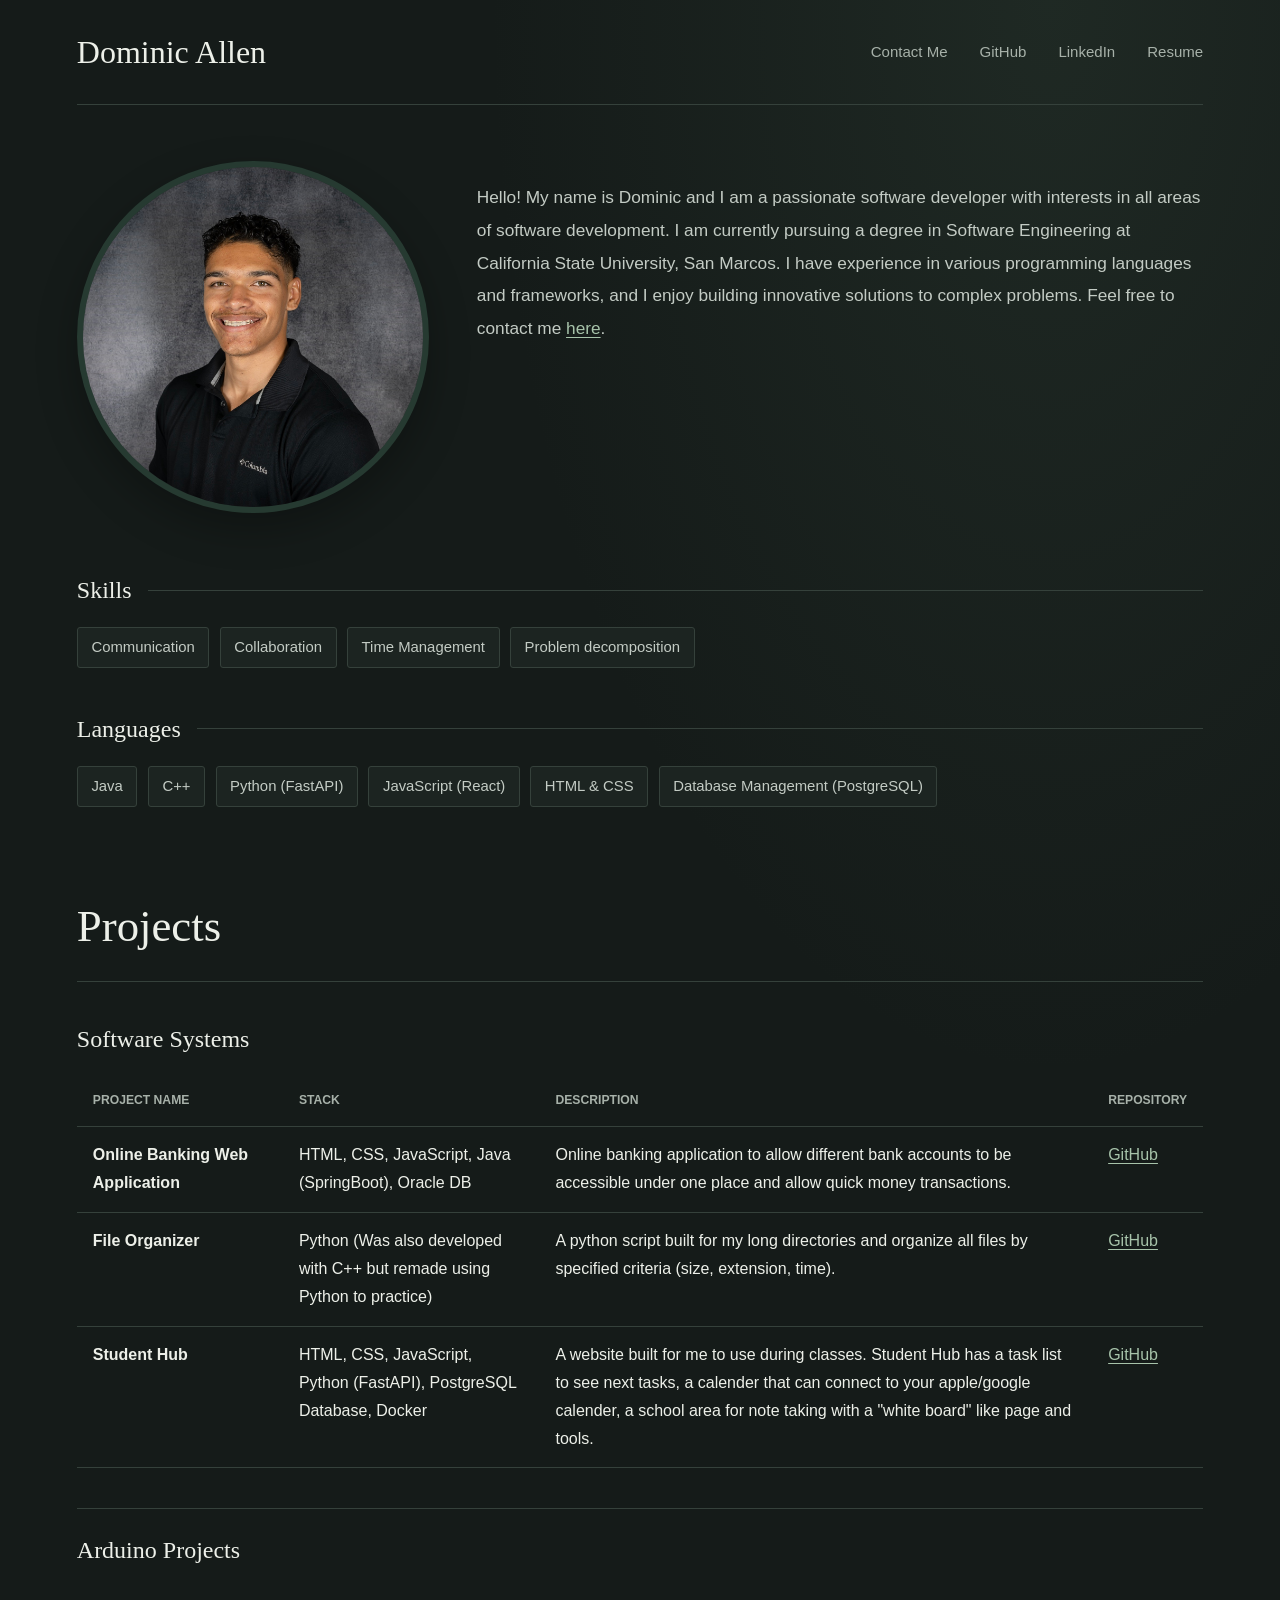
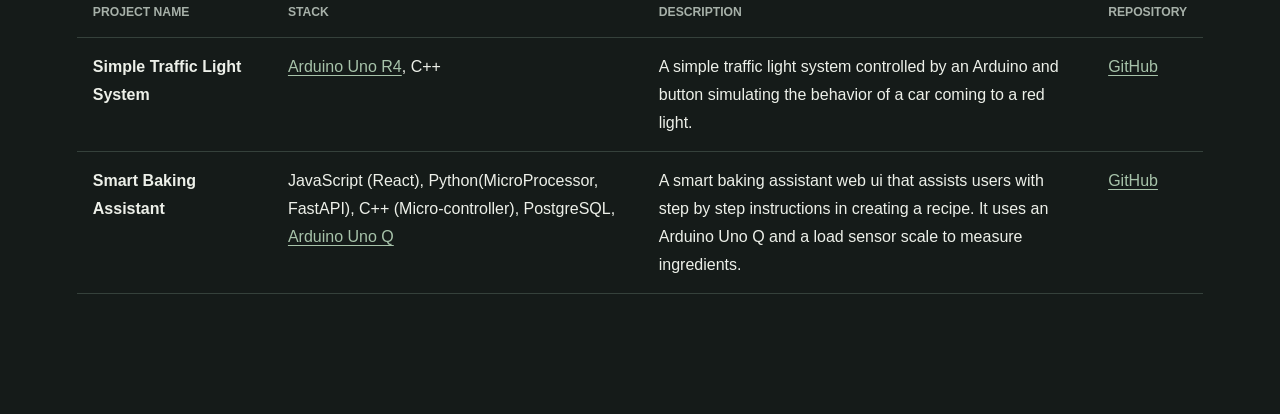
==== docs/index.html @ 5cec7d06 "commit changes" ====
<!DOCTYPE html>
<html lang="en">
<head>
	<meta charset="UTF-8">
	<meta name="viewport" content="width=device-width, initial-scale=1.0">
	<title>About Me | Dominic Allen</title>
	<link rel="stylesheet" href="style.css">
</head>
<body>
    <header>
        <h1>Dominic Allen</h1>
        <ul>
            <li><a href="/frontend/contact.html" target="_blank">Contact Me</a></li>
            <li><a href="https://github.com/SE-Dominic" target="_blank">GitHub</a></li>
            <li><a href="https://www.linkedin.com/in/smdom" target="_blank">LinkedIn</a></li>
            <li><a href="/images/resume-photo.pdf" target="_blank">Resume</a></li>
        </ul>
    </header>
    <main>
        <img src="/images/professionalPhoto.jpeg" alt="Professional Photo" width="200" height="200">
        <p>
            Hello! My name is Dominic and I am a passionate software developer with interests in all areas of software development.
            I am currently pursuing a degree in Software Engineering at California State University, San Marcos. I have experience in various programming languages and frameworks, and I enjoy building innovative solutions to complex problems.
            Feel free to contact me <a href="/frontend/contact.html">here</a>. 
        </p>

        <h3>Skills</h3>
        <ul>
            <li>Communication</li>
            <li>Collaboration</li>
            <li>Time Management</li>
            <li>Problem decomposition</li>
        </ul>
        <h3>Languages</h3>
        <ul>
            <li>Java</li>
            <li>C++</li>
            <li>Python (FastAPI)</li>
            <li>JavaScript (React)</li>
            <li>HTML & CSS</li>
            <li>Database Management (PostgreSQL)</li>
        </ul>
        <h1>Projects</h1>
        <div class="softwareSystems">
            <h2>Software Systems</h2>
            <table>
                <thead>
                    <th>Project Name</th>
                    <th>Stack</th>
                    <th>Description</th>
                    <th>Repository</th>
                </thead>
                <tbody>
                    <tr>
                        <td>Online Banking Web Application</td>
                        <td>HTML, CSS, JavaScript, Java (SpringBoot), Oracle DB</td>
                        <td>Online banking application to allow different bank accounts to be accessible under one place and allow quick money transactions.</td>
                        <td><a href="https://github.com/SE-Dominic/SE471-Banking-System" target="_blank">GitHub</a></td>
                    </tr>
                    <tr>
                        <td>File Organizer</td>
                        <td>Python (Was also developed with C++ but remade using Python to practice)</td>
                        <td>A python script built for my long directories and organize all files by specified criteria (size, extension, time). </td>
                        <td><a href="https://github.com/SE-Dominic/File-Organizer" target="_blank">GitHub</a></td>
                    </tr>
                    <tr>
                        <td>Student Hub</td>
                        <td>HTML, CSS, JavaScript, Python (FastAPI), PostgreSQL Database, Docker</td>
                        <td>A website built for me to use during classes. Student Hub has a task list to see next tasks, a calender that can connect to your apple/google calender, a school area for note taking with a "white board" like page and tools.</td>
                        <td><a href="https://github.com/SE-Dominic/StudentHub" target="_blank">GitHub</a></td>
                    </tr>
                </tbody>
            </table>
        </div>
        <div class="embedded">
            <h2>Arduino Projects</h2>
            <table>
                <thead>
                    <th>Project Name</th>
                    <th>Stack</th>
                    <th>Description</th>
                    <th>Repository</th>
                </thead>
                <tbody>
                    <tr>
                        <td>Simple Traffic Light System</td>
                        <td><a href="https://docs.arduino.cc/hardware/uno-r4-wifi/">Arduino Uno R4</a>, C++</td>
                        <td>A simple traffic light system controlled by an Arduino and button simulating the behavior of a car coming to a red light.</td>
                        <td><a href="https://github.com/SE-Dominic/Arduino-Traffic-Light" target="_blank">GitHub</a></td>
                    </tr>
                    <tr>
                        <td>Smart Baking Assistant</td>
                        <td>JavaScript (React), Python(MicroProcessor, FastAPI), C++ (Micro-controller), PostgreSQL, <a href="https://docs.arduino.cc/hardware/uno-q/">Arduino Uno Q</a></td>
                        <td>A smart baking assistant web ui that assists users with step by step instructions in creating a recipe. It uses an Arduino Uno Q and a load sensor scale to measure ingredients.</td>
                        <td><a href="https://github.com/SE-Dominic/Smart-Baking-Assistant" target="_blank">GitHub</a></td>
                    </tr>
                </tbody>
            </table>
        </div>
    </main>
	<script src="main.js"></script>
</body>
</html>
---- docs/style.css ----
* {
    box-sizing: border-box;
}

:root {
    color-scheme: dark;
    --background: #151b19;
    --surface: #1c2421;
    --surface-raised: #232d29;
    --ink: #edf0e9;
    --muted: #a7b1a9;
    --line: #35413b;
    --sage: #a7c3aa;
    --sage-dark: #263a31;
    --copper: #d09b78;
}
body::-webkit-scrollbar {
    display: none;
}

html {
    scroll-behavior: smooth;
}

body {
    max-width: 1280px;
    margin: 0 auto;
    padding: 0 clamp(1.25rem, 6vw, 5.5rem);
    color: var(--ink);
    background:
        radial-gradient(ellipse at 82% 0%, rgba(66, 91, 74, 0.22), transparent 35rem),
        var(--background);
    font-family: "Avenir Next", Avenir, "Segoe UI", sans-serif;
    font-size: 1rem;
    line-height: 1.75;
}

header {
    display: flex;
    align-items: center;
    justify-content: space-between;
    gap: 2rem;
    padding: 1.5rem 0;
    border-bottom: 1px solid var(--line);
}

header h1 {
    margin: 0;
    font-family: Georgia, "Times New Roman", serif;
    font-size: clamp(1.55rem, 3vw, 2rem);
    font-weight: 500;
}

header ul {
    display: flex;
    flex-wrap: wrap;
    gap: clamp(1rem, 3vw, 2rem);
    margin: 0;
    padding: 0;
    list-style: none;
}

a {
    color: var(--sage);
    text-decoration-thickness: 1px;
    text-underline-offset: 0.2em;
}

a:hover {
    color: var(--copper);
}

a:focus-visible {
    outline: 2px solid var(--copper);
    outline-offset: 4px;
}

header a {
    color: var(--muted);
    font-size: 0.94rem;
    text-decoration: none;
    transition: color 160ms ease;
}

header a:hover {
    color: var(--ink);
}

main {
    padding: 3.5rem 0 5rem;
}

main > img {
    float: left;
    display: block;
    width: min(36vw, 22rem);
    height: min(36vw, 22rem);
    margin: 0 3rem 2rem 0;
    border: 6px solid var(--sage-dark);
    border-radius: 50%;
    background: var(--surface-raised);
    box-shadow: 0 16px 40px rgba(0, 0, 0, 0.28);
    object-fit: cover;
    object-position: center top;
}

main > p {
    min-height: 23rem;
    margin: 0;
    padding: 1.25rem 0 2rem;
    color: #c3cbc4;
    font-size: clamp(1.05rem, 1.35vw, 1.18rem);
    line-height: 1.9;
}

main > h3 {
    clear: both;
    display: flex;
    align-items: center;
    gap: 1rem;
    margin: 2.5rem 0 1rem;
    font-family: Georgia, "Times New Roman", serif;
    font-size: 1.5rem;
    font-weight: 500;
}

main > h3::after {
    height: 1px;
    flex: 1;
    background: var(--line);
    content: "";
}

main > ul {
    display: flex;
    flex-wrap: wrap;
    gap: 0.65rem;
    margin: 0;
    padding: 0;
    list-style: none;
}

main > ul li {
    padding: 0.4rem 0.85rem;
    border: 1px solid var(--line);
    border-radius: 3px;
    background: var(--surface);
    color: #c3cbc4;
    font-size: 0.93rem;
}

main > h1 {
    margin: 5rem 0 1rem;
    padding-bottom: 1rem;
    border-bottom: 1px solid var(--line);
    font-family: Georgia, "Times New Roman", serif;
    font-size: clamp(2rem, 4vw, 2.8rem);
    font-weight: 500;
}

main > div {
    overflow-x: auto;
    padding: 1.25rem 0 2.5rem;
}

main > div + div {
    border-top: 1px solid var(--line);
}

main > div h2 {
    margin: 0 0 1rem;
    font-family: Georgia, "Times New Roman", serif;
    font-size: 1.5rem;
    font-weight: 500;
}

table {
    width: 100%;
    border-collapse: collapse;
    text-align: left;
}

th,
td {
    padding: 0.9rem 1rem;
    border-bottom: 1px solid var(--line);
    vertical-align: top;
}

th {
    color: var(--muted);
    font-size: 0.76rem;
    font-weight: 650;
    text-transform: uppercase;
}

td:first-child {
    min-width: 11rem;
    color: var(--ink);
    font-weight: 600;
}

td:last-child {
    white-space: nowrap;
}

tbody tr:hover {
    background: rgba(167, 195, 170, 0.07);
}

footer {
    min-height: 2rem;
    border-top: 1px solid var(--line);
}

@media (max-width: 700px) {
    body {
        padding: 0 1.25rem;
    }

    header {
        align-items: flex-start;
        flex-direction: column;
        gap: 0.75rem;
        padding: 1.2rem 0;
    }

    main {
        padding-top: 2.25rem;
    }

    main > img {
        width: min(62vw, 19rem);
        height: min(62vw, 19rem);
        margin-right: 1.5rem;
        margin-bottom: 1rem;
    }

    main > p {
        min-height: 0;
        padding-top: 0.25rem;
        font-size: 1rem;
        line-height: 1.8;
    }

    main > h1 {
        margin-top: 3.75rem;
    }

    main > div {
        margin-right: -1.25rem;
    }

    table {
        min-width: 720px;
    }
}

@media (max-width: 440px) {
    main > img {
        float: none;
        width: min(78vw, 19rem);
        height: min(78vw, 19rem);
        margin: 0 auto 1.5rem;
    }
}

@media (prefers-reduced-motion: reduce) {
    html {
        scroll-behavior: auto;
    }

    header a {
        transition: none;
    }
}
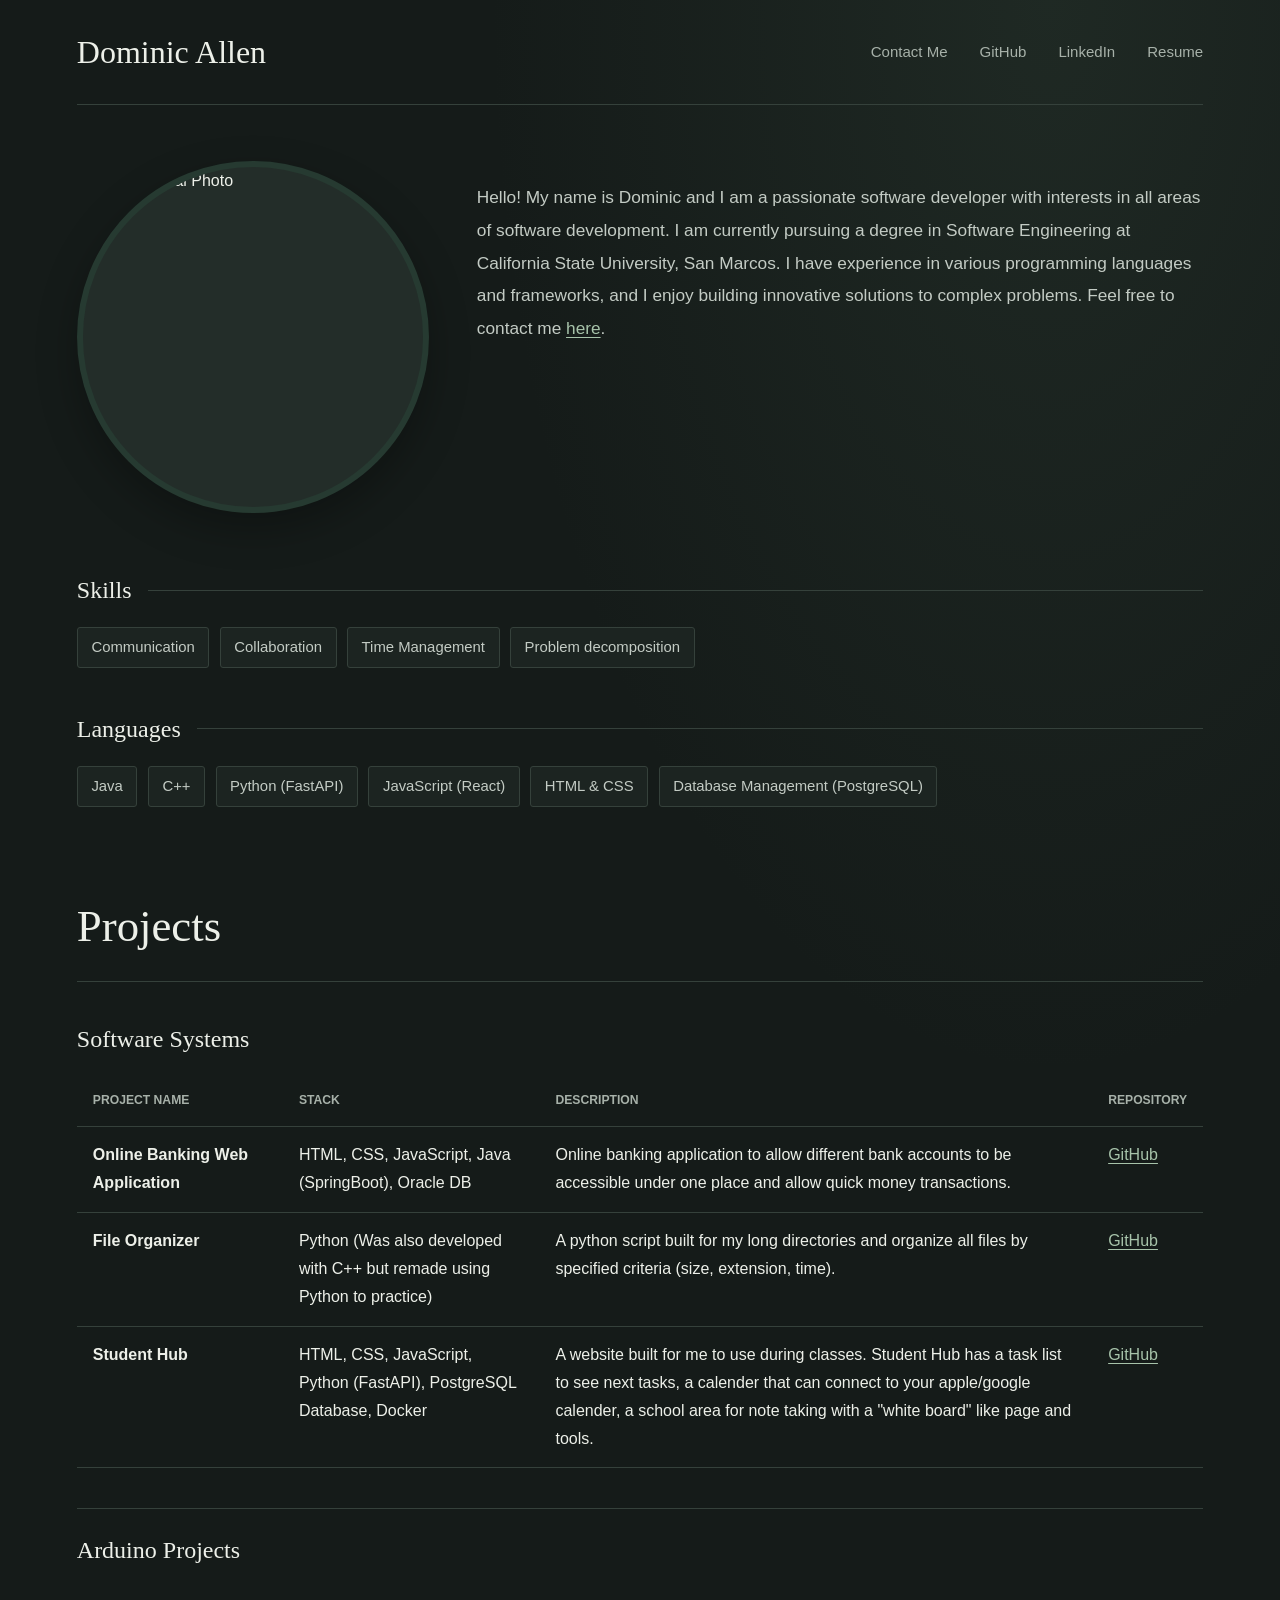
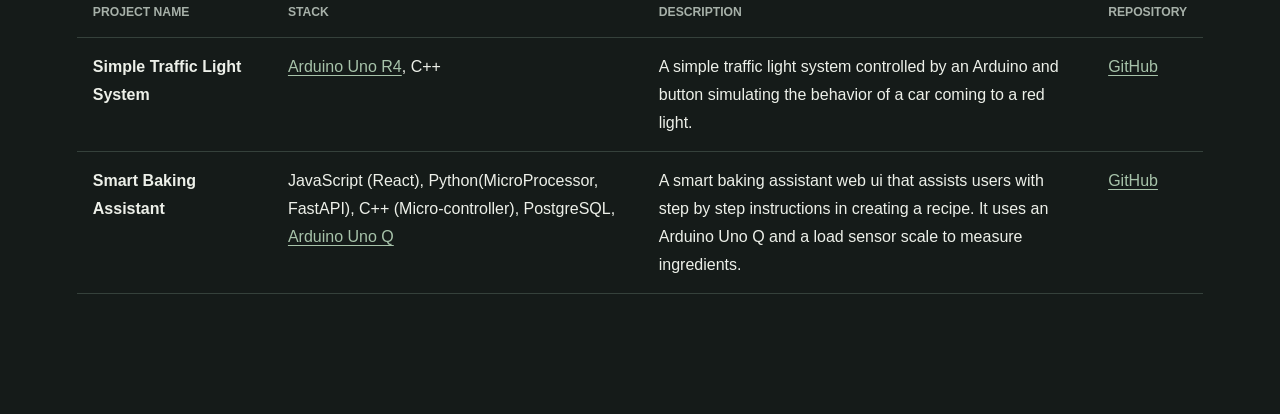
==== commit c7686f7b: "commit changes" ====
--- a/docs/index.html
+++ b/docs/index.html
@@ -4,24 +4,24 @@
 	<meta charset="UTF-8">
 	<meta name="viewport" content="width=device-width, initial-scale=1.0">
 	<title>About Me | Dominic Allen</title>
-	<link rel="stylesheet" href="style.css">
+	<link rel="stylesheet" href="/docs/style.css">
 </head>
 <body>
     <header>
         <h1>Dominic Allen</h1>
         <ul>
-            <li><a href="/frontend/contact.html" target="_blank">Contact Me</a></li>
+            <li><a href="/docs/contact.html" target="_blank">Contact Me</a></li>
             <li><a href="https://github.com/SE-Dominic" target="_blank">GitHub</a></li>
             <li><a href="https://www.linkedin.com/in/smdom" target="_blank">LinkedIn</a></li>
-            <li><a href="/images/resume-photo.pdf" target="_blank">Resume</a></li>
+            <li><a href="/docs/images/resume-photo.pdf" target="_blank">Resume</a></li>
         </ul>
     </header>
     <main>
-        <img src="/images/professionalPhoto.jpeg" alt="Professional Photo" width="200" height="200">
+        <img src="/docs/images/professionalPhoto.jpeg" alt="Professional Photo" width="200" height="200">
         <p>
             Hello! My name is Dominic and I am a passionate software developer with interests in all areas of software development.
             I am currently pursuing a degree in Software Engineering at California State University, San Marcos. I have experience in various programming languages and frameworks, and I enjoy building innovative solutions to complex problems.
-            Feel free to contact me <a href="/frontend/contact.html">here</a>. 
+            Feel free to contact me <a href="/docs/contact.html">here</a>.
         </p>
 
         <h3>Skills</h3>
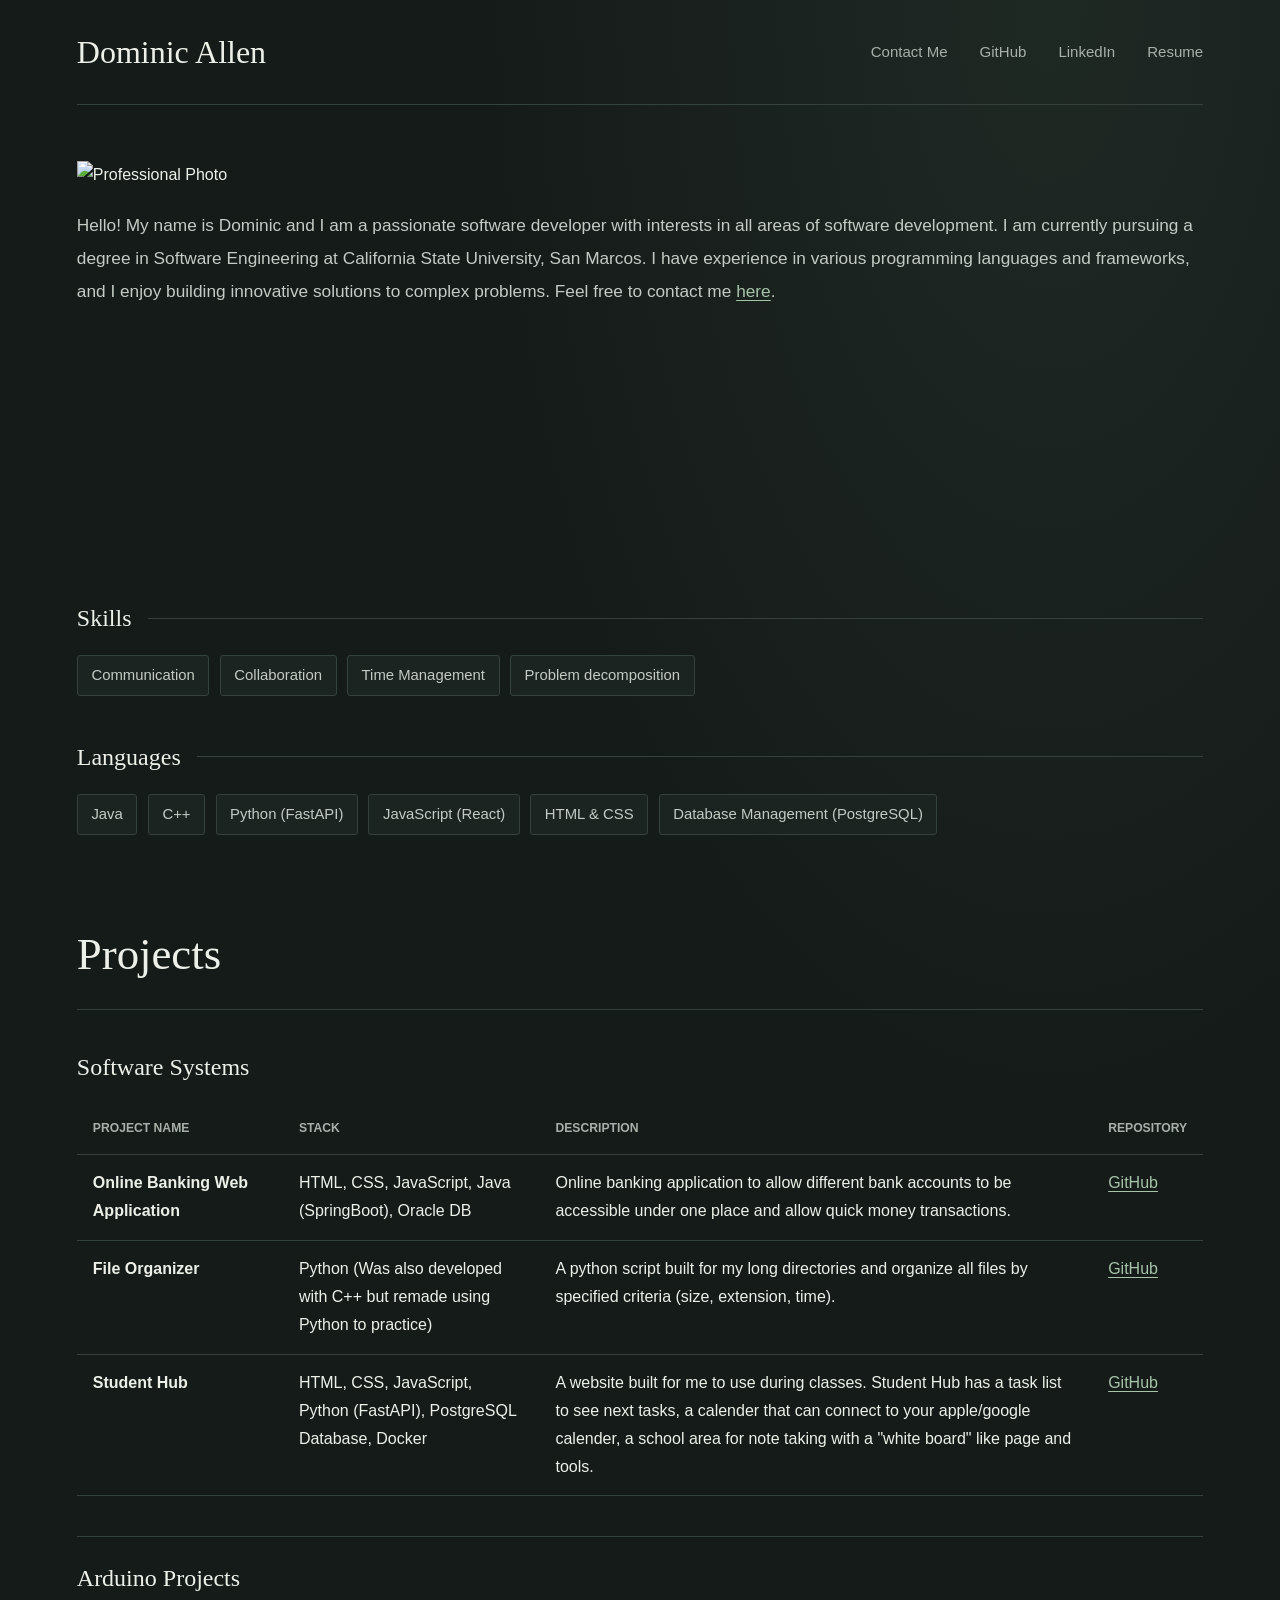
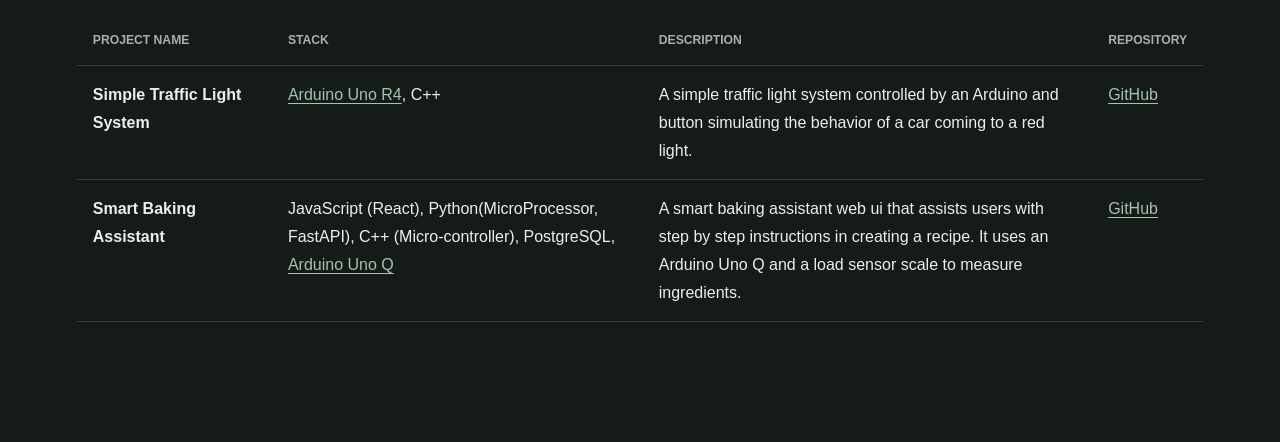
==== commit 6334fbad: "Change image to one without a background" ====
--- a/docs/index.html
+++ b/docs/index.html
@@ -17,7 +17,7 @@
         </ul>
     </header>
     <main>
-        <img src="/docs/images/professionalPhoto.jpeg" alt="Professional Photo" width="200" height="200">
+        <img src="/docs/images/no-background-image.png" alt="Professional Photo">
         <p>
             Hello! My name is Dominic and I am a passionate software developer with interests in all areas of software development.
             I am currently pursuing a degree in Software Engineering at California State University, San Marcos. I have experience in various programming languages and frameworks, and I enjoy building innovative solutions to complex problems.
--- a/docs/style.css
+++ b/docs/style.css
@@ -90,20 +90,6 @@
     padding: 3.5rem 0 5rem;
 }
 
-main > img {
-    float: left;
-    display: block;
-    width: min(36vw, 22rem);
-    height: min(36vw, 22rem);
-    margin: 0 3rem 2rem 0;
-    border: 6px solid var(--sage-dark);
-    border-radius: 50%;
-    background: var(--surface-raised);
-    box-shadow: 0 16px 40px rgba(0, 0, 0, 0.28);
-    object-fit: cover;
-    object-position: center top;
-}
-
 main > p {
     min-height: 23rem;
     margin: 0;
@@ -256,15 +242,6 @@
     }
 }
 
-@media (max-width: 440px) {
-    main > img {
-        float: none;
-        width: min(78vw, 19rem);
-        height: min(78vw, 19rem);
-        margin: 0 auto 1.5rem;
-    }
-}
-
 @media (prefers-reduced-motion: reduce) {
     html {
         scroll-behavior: auto;
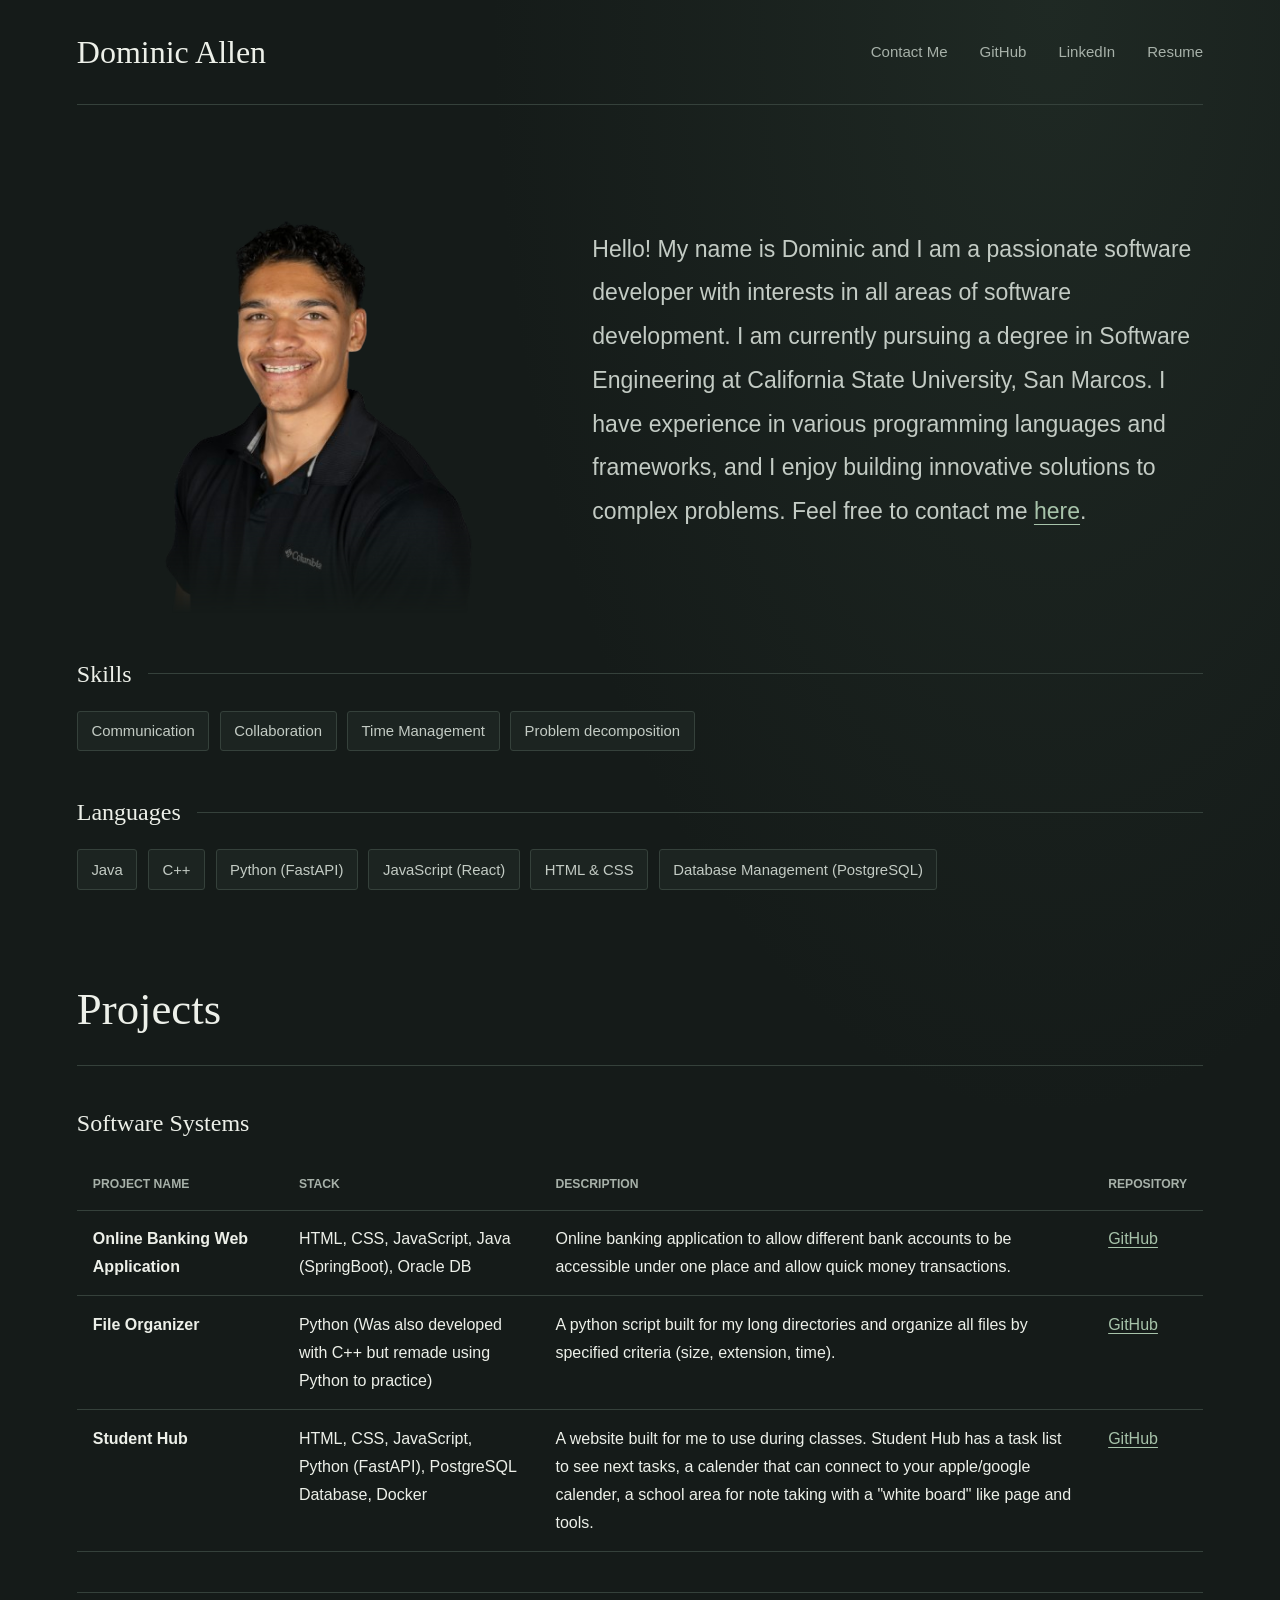
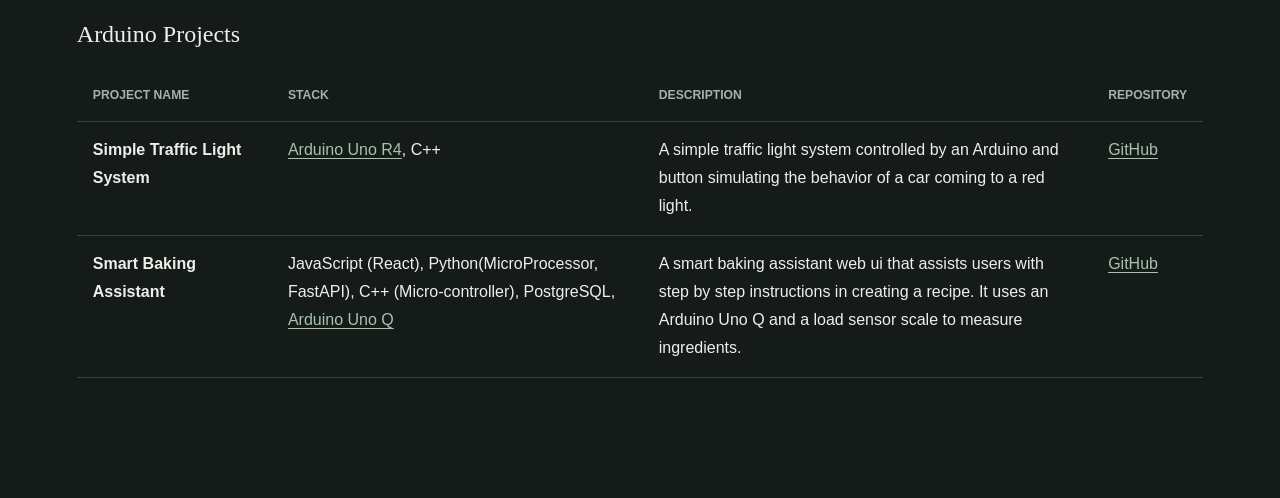
==== commit d2f6f5ed: "fixed files and also image paths to allow github pages access." ====
--- a/docs/index.html
+++ b/docs/index.html
@@ -17,12 +17,14 @@
         </ul>
     </header>
     <main>
-        <img src="/docs/images/no-background-image.png" alt="Professional Photo">
-        <p>
-            Hello! My name is Dominic and I am a passionate software developer with interests in all areas of software development.
-            I am currently pursuing a degree in Software Engineering at California State University, San Marcos. I have experience in various programming languages and frameworks, and I enjoy building innovative solutions to complex problems.
-            Feel free to contact me <a href="/docs/contact.html">here</a>.
-        </p>
+        <section class="intro">
+            <img src="/docs/images/professionalPhotoNB.png" alt="Professional Photo">
+            <p>
+                Hello! My name is Dominic and I am a passionate software developer with interests in all areas of software development.
+                I am currently pursuing a degree in Software Engineering at California State University, San Marcos. I have experience in various programming languages and frameworks, and I enjoy building innovative solutions to complex problems.
+                Feel free to contact me <a href="/docs/contact.html">here</a>.
+            </p>
+        </section>
 
         <h3>Skills</h3>
         <ul>
--- a/docs/style.css
+++ b/docs/style.css
@@ -90,12 +90,27 @@
     padding: 3.5rem 0 5rem;
 }
 
-main > p {
-    min-height: 23rem;
+.intro {
+    display: grid;
+    grid-template-columns: minmax(0, 0.85fr) minmax(0, 1.15fr);
+    align-items: center;
+    gap: clamp(2rem, 5vw, 4rem);
+}
+
+.intro img {
+    display: block;
+    width: 100%;
+    max-height: 32rem;
+    object-fit: contain;
+    -webkit-mask-image: linear-gradient(to bottom, #000 78%, transparent 100%);
+    mask-image: linear-gradient(to bottom, #000 78%, transparent 100%);
+}
+
+.intro p {
     margin: 0;
     padding: 1.25rem 0 2rem;
     color: #c3cbc4;
-    font-size: clamp(1.05rem, 1.35vw, 1.18rem);
+    font-size: clamp(1.2rem, 1.8vw, 1.45rem);
     line-height: 1.9;
 }
 
@@ -215,17 +230,14 @@
         padding-top: 2.25rem;
     }
 
-    main > img {
-        width: min(62vw, 19rem);
-        height: min(62vw, 19rem);
-        margin-right: 1.5rem;
-        margin-bottom: 1rem;
-    }
-
-    main > p {
-        min-height: 0;
+    .intro {
+        grid-template-columns: minmax(0, 0.85fr) minmax(0, 1.15fr);
+        gap: 1.5rem;
+    }
+
+    .intro p {
         padding-top: 0.25rem;
-        font-size: 1rem;
+        font-size: clamp(1rem, 2.5vw, 1.15rem);
         line-height: 1.8;
     }
 
@@ -239,6 +251,22 @@
 
     table {
         min-width: 720px;
+    }
+}
+
+@media (max-width: 520px) {
+    .intro {
+        grid-template-columns: 1fr;
+        gap: 0.5rem;
+    }
+
+    .intro img {
+        width: min(72vw, 19rem);
+        justify-self: center;
+    }
+
+    .intro p {
+        font-size: 1.05rem;
     }
 }
 
